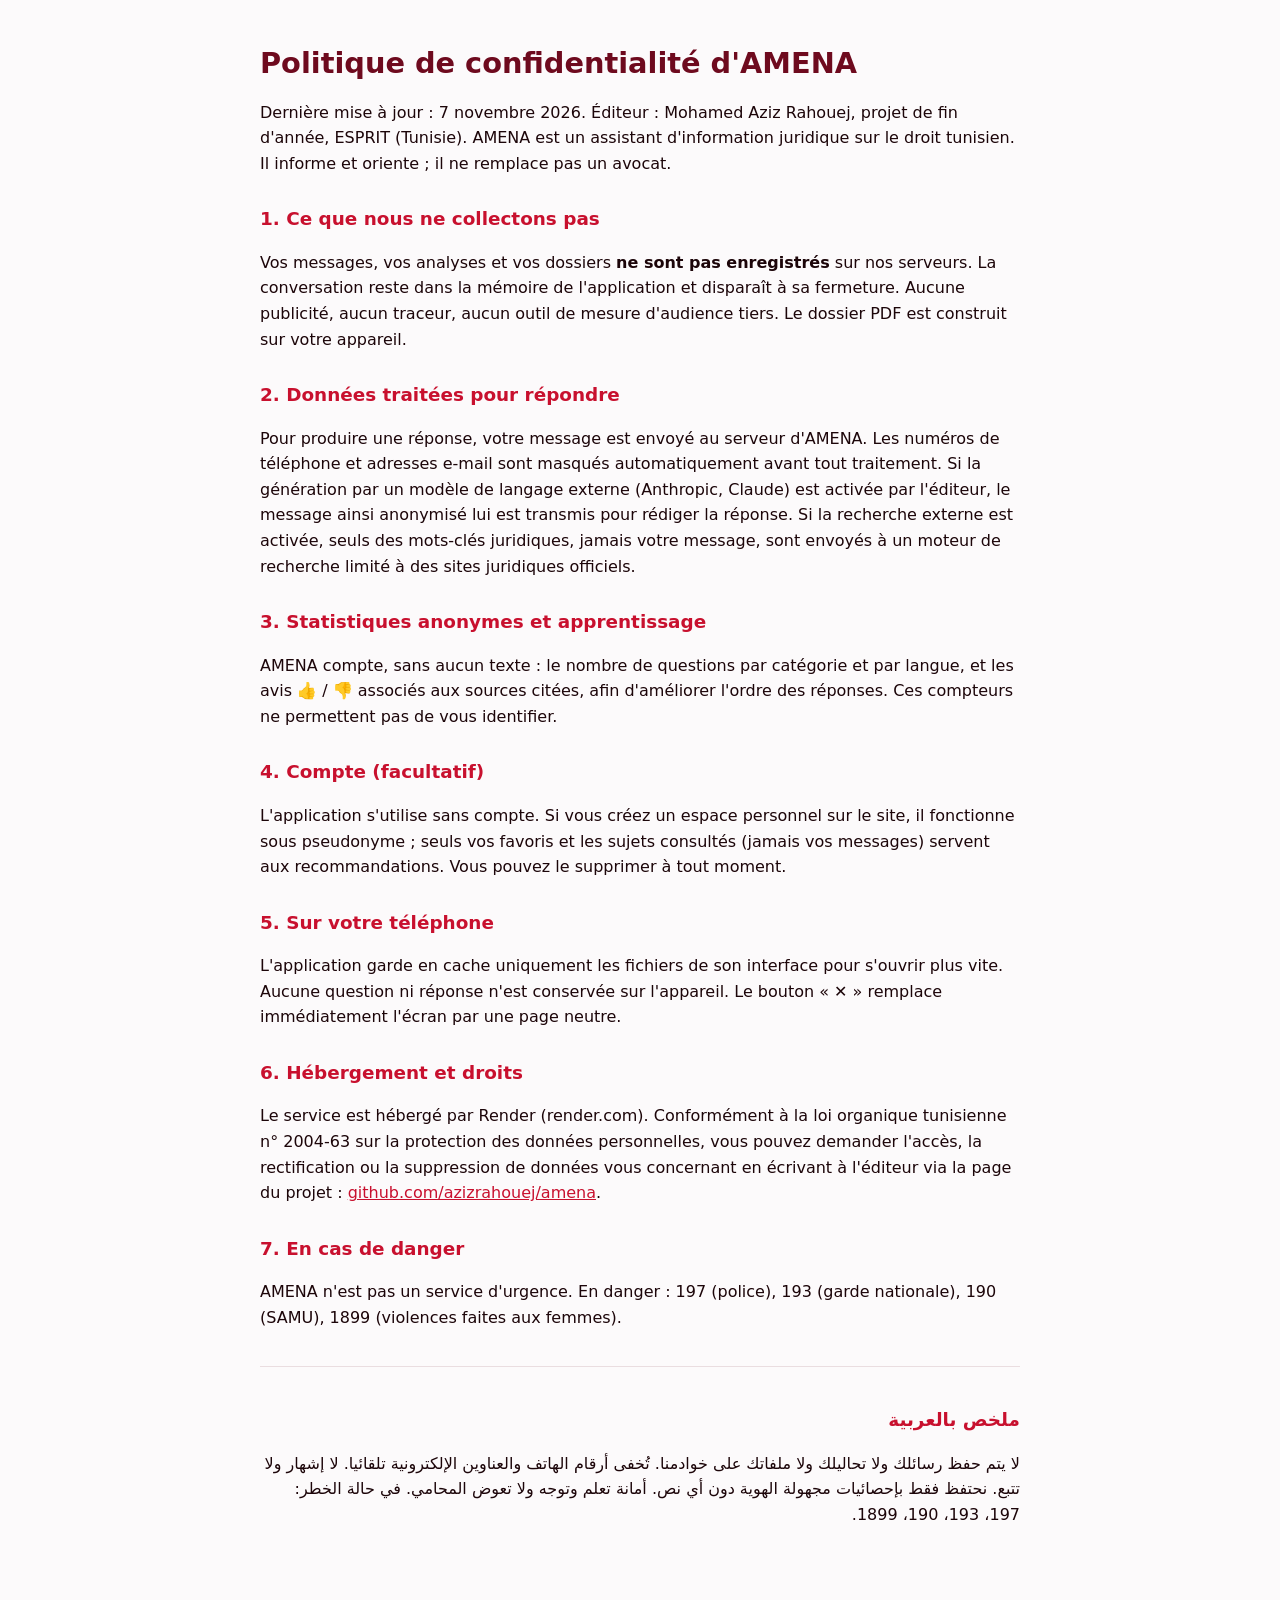
==== mobile/confidentialite.html @ 8eb83379 "Version mobile (application installable) : /mobile, politique de confidentialité, liens Android" ====
<!doctype html>
<html lang="fr">
<head>
  <meta charset="utf-8">
  <meta name="viewport" content="width=device-width, initial-scale=1">
  <title>AMENA · Politique de confidentialité</title>
  <style>
    body { margin: 0; font: 16px/1.6 system-ui, -apple-system, "Segoe UI", Roboto, sans-serif; background: #fcfafb; color: #1c0509; }
    main { max-width: 760px; margin: 0 auto; padding: 28px 18px 60px; }
    h1 { color: #6e0a1e; font-size: 1.8rem; line-height: 1.15; }
    h2 { color: #c8102e; font-size: 1.15rem; margin-top: 28px; }
    a { color: #c8102e; }
    .ar { direction: rtl; text-align: right; border-top: 1px solid #eadde0; margin-top: 36px; padding-top: 10px; }
    @media (prefers-color-scheme: dark) { body { background: #140306; color: #fcfafb; } h1 { color: #ff9fb2; } }
  </style>
</head>
<body>
<main>
  <h1>Politique de confidentialité d'AMENA</h1>
  <p>Dernière mise à jour : 7 novembre 2026. Éditeur : Mohamed Aziz Rahouej, projet de fin d'année, ESPRIT (Tunisie).
     AMENA est un assistant d'information juridique sur le droit tunisien. Il informe et oriente ; il ne remplace pas un avocat.</p>

  <h2>1. Ce que nous ne collectons pas</h2>
  <p>Vos messages, vos analyses et vos dossiers <strong>ne sont pas enregistrés</strong> sur nos serveurs. La conversation reste
     dans la mémoire de l'application et disparaît à sa fermeture. Aucune publicité, aucun traceur, aucun outil de mesure d'audience
     tiers. Le dossier PDF est construit sur votre appareil.</p>

  <h2>2. Données traitées pour répondre</h2>
  <p>Pour produire une réponse, votre message est envoyé au serveur d'AMENA. Les numéros de téléphone et adresses e-mail sont masqués
     automatiquement avant tout traitement. Si la génération par un modèle de langage externe (Anthropic, Claude) est activée par
     l'éditeur, le message ainsi anonymisé lui est transmis pour rédiger la réponse. Si la recherche externe est activée, seuls des
     mots-clés juridiques, jamais votre message, sont envoyés à un moteur de recherche limité à des sites juridiques officiels.</p>

  <h2>3. Statistiques anonymes et apprentissage</h2>
  <p>AMENA compte, sans aucun texte : le nombre de questions par catégorie et par langue, et les avis 👍 / 👎 associés aux sources
     citées, afin d'améliorer l'ordre des réponses. Ces compteurs ne permettent pas de vous identifier.</p>

  <h2>4. Compte (facultatif)</h2>
  <p>L'application s'utilise sans compte. Si vous créez un espace personnel sur le site, il fonctionne sous pseudonyme ; seuls vos
     favoris et les sujets consultés (jamais vos messages) servent aux recommandations. Vous pouvez le supprimer à tout moment.</p>

  <h2>5. Sur votre téléphone</h2>
  <p>L'application garde en cache uniquement les fichiers de son interface pour s'ouvrir plus vite. Aucune question ni réponse n'est
     conservée sur l'appareil. Le bouton « ✕ » remplace immédiatement l'écran par une page neutre.</p>

  <h2>6. Hébergement et droits</h2>
  <p>Le service est hébergé par Render (render.com). Conformément à la loi organique tunisienne n° 2004-63 sur la protection des données
     personnelles, vous pouvez demander l'accès, la rectification ou la suppression de données vous concernant en écrivant à l'éditeur
     via la page du projet : <a href="https://github.com/azizrahouej/amena">github.com/azizrahouej/amena</a>.</p>

  <h2>7. En cas de danger</h2>
  <p>AMENA n'est pas un service d'urgence. En danger : 197 (police), 193 (garde nationale), 190 (SAMU), 1899 (violences faites aux femmes).</p>

  <div class="ar" lang="ar">
    <h2>ملخص بالعربية</h2>
    <p>لا يتم حفظ رسائلك ولا تحاليلك ولا ملفاتك على خوادمنا. تُخفى أرقام الهاتف والعناوين الإلكترونية تلقائيا. لا إشهار ولا تتبع.
       نحتفظ فقط بإحصائيات مجهولة الهوية دون أي نص. أمانة تعلم وتوجه ولا تعوض المحامي. في حالة الخطر: 197، 193، 190، 1899.</p>
  </div>
</main>
</body>
</html>
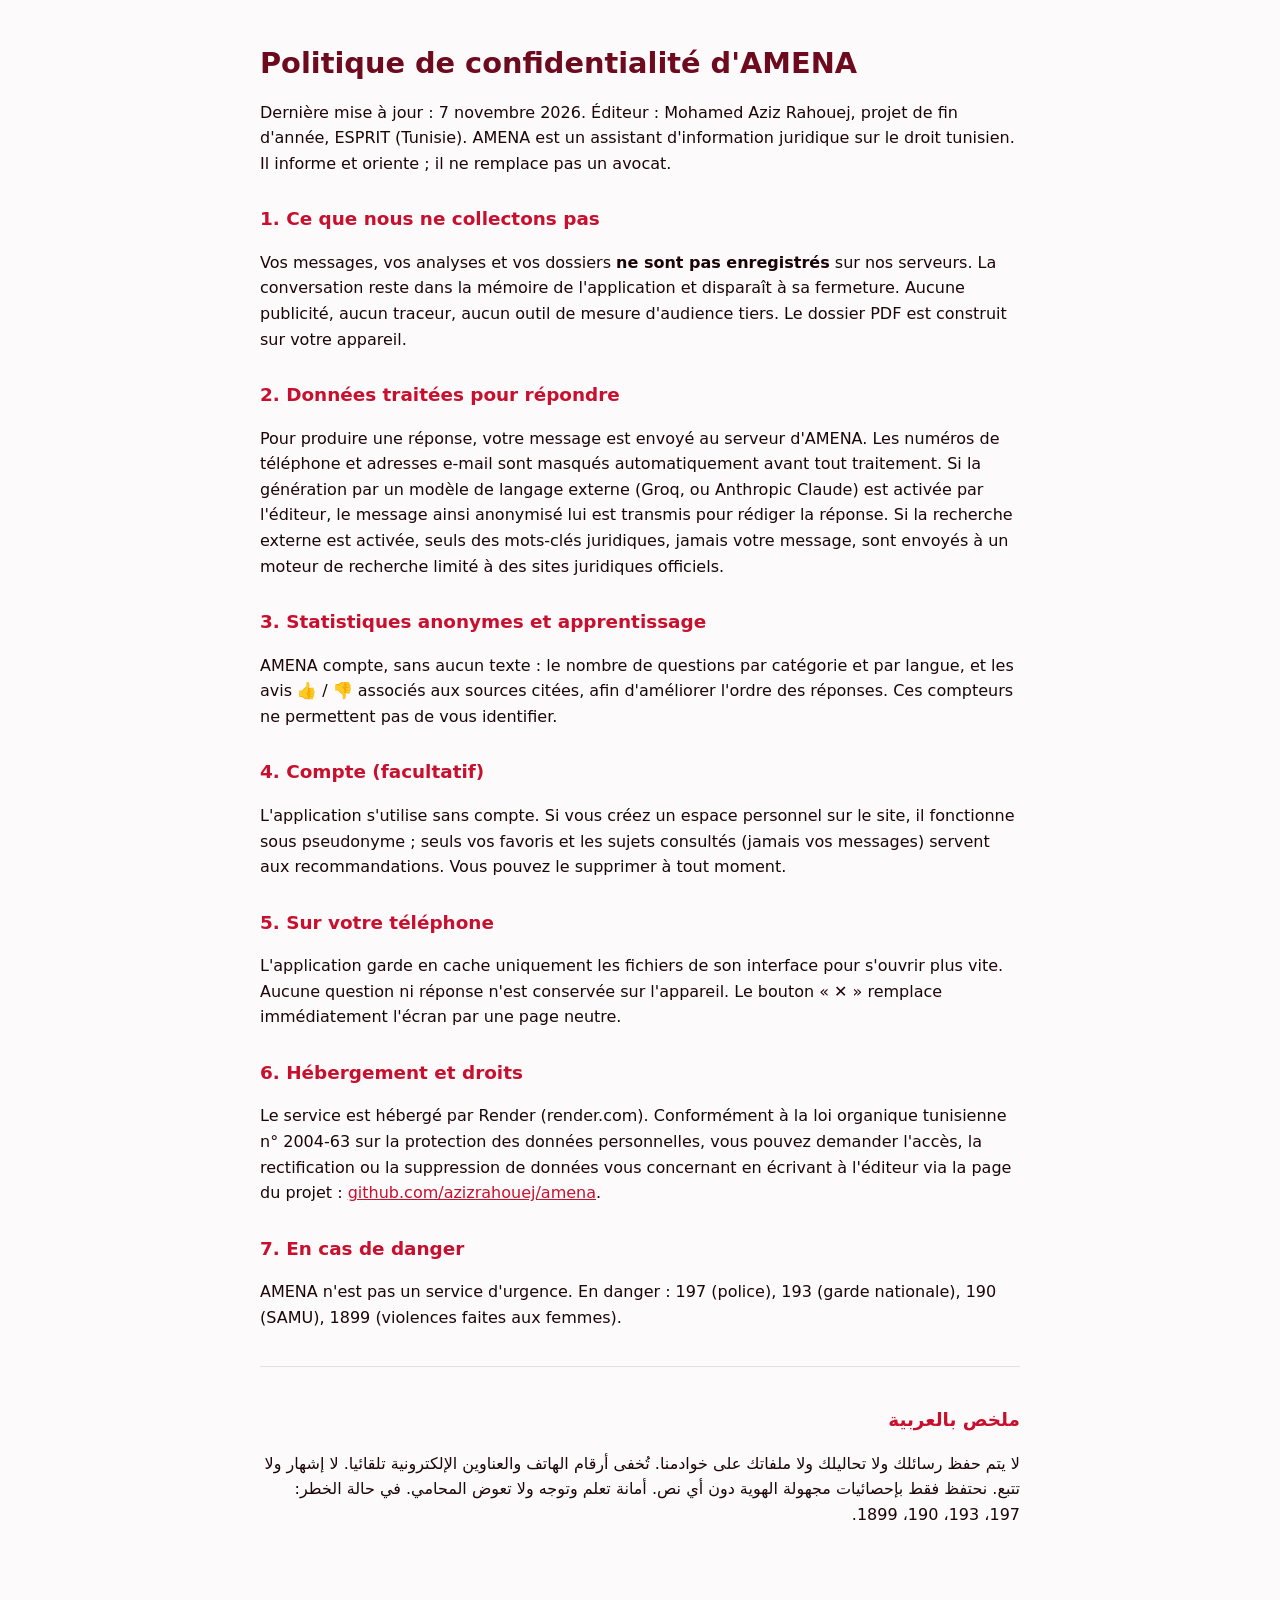
==== commit 10826e3c: "Chat : IA en ligne gratuite (Groq) pour toute question, recherche web Tavily" ====
--- a/mobile/confidentialite.html
+++ b/mobile/confidentialite.html
@@ -27,7 +27,7 @@
 
   <h2>2. Données traitées pour répondre</h2>
   <p>Pour produire une réponse, votre message est envoyé au serveur d'AMENA. Les numéros de téléphone et adresses e-mail sont masqués
-     automatiquement avant tout traitement. Si la génération par un modèle de langage externe (Anthropic, Claude) est activée par
+     automatiquement avant tout traitement. Si la génération par un modèle de langage externe (Groq, ou Anthropic Claude) est activée par
      l'éditeur, le message ainsi anonymisé lui est transmis pour rédiger la réponse. Si la recherche externe est activée, seuls des
      mots-clés juridiques, jamais votre message, sont envoyés à un moteur de recherche limité à des sites juridiques officiels.</p>
 
